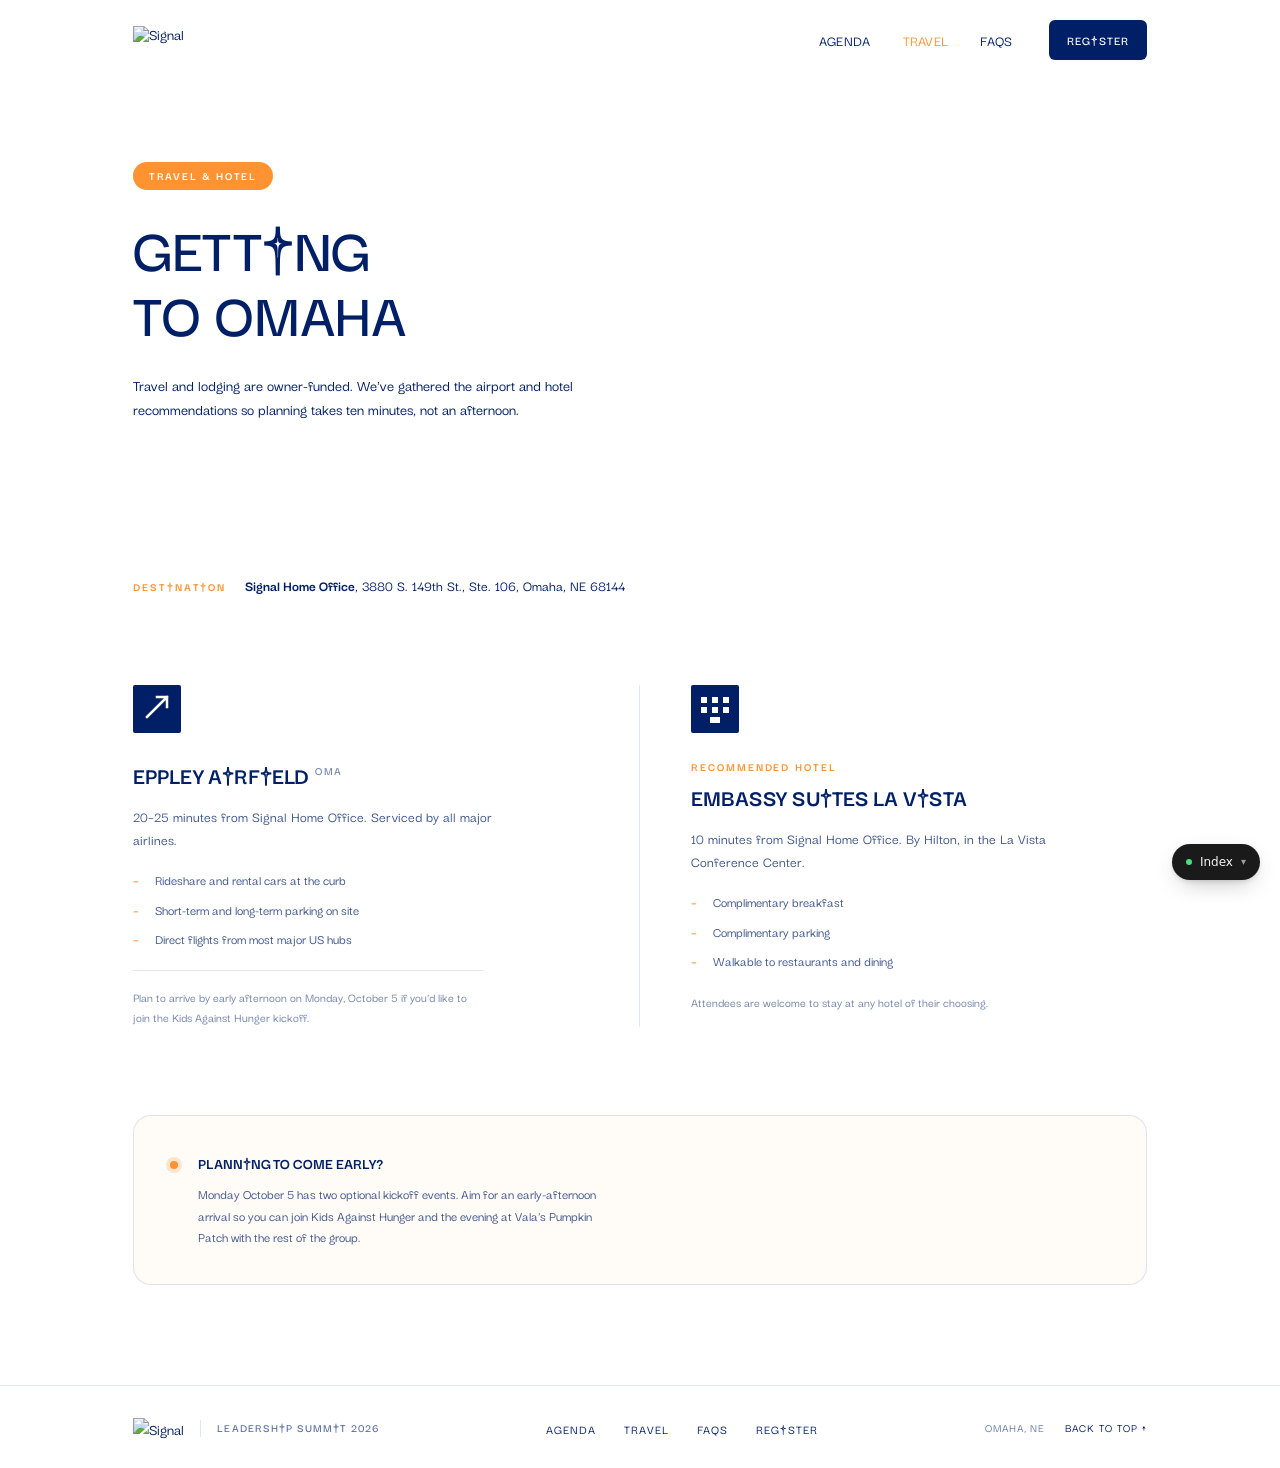
==== travel.html @ d97b240f "Initial commit -- Leadership Summit 2026 design variations Four variations of an internal microsite " ====
<!doctype html>
<html lang="en">
  <head>
    <meta charset="utf-8" />
    <meta name="viewport" content="width=device-width, initial-scale=1" />
    <title>Travel &amp; Hotel — Leadership Summit 2026</title>
    <link rel="stylesheet" href="css/shared.css" />
    <link rel="stylesheet" href="css/switcher.css" />
    <link rel="stylesheet" href="css/variation-1.css" />
  </head>
  <body class="v1" data-theme="light">
    <!-- ────── Top nav ────── -->
    <nav class="v1-nav" aria-label="Primary">
      <div class="v1-nav__inner">
        <a href="variation-1.html" class="v1-brand" aria-label="Signal — Leadership Summit 2026">
          <img src="assets/signal-logo.png" alt="Signal" class="v1-brand__logo" />
        </a>
        <div class="v1-nav__links">
          <a href="agenda.html" class="v1-nav__link">Agenda</a>
          <a href="travel.html" class="v1-nav__link" aria-current="page">Travel</a>
          <a href="variation-1.html#faqs" class="v1-nav__link">FAQs</a>
          <a href="variation-1.html#register" class="v1-nav__button">Register</a>
        </div>
      </div>
    </nav>

    <!-- ────── Hero ────── -->
    <section class="v1-page-hero" aria-label="Travel and hotel overview">
      <div class="v1-page-hero__inner">
        <span class="v1-page-hero__pill">Travel &amp; Hotel</span>
        <h1 class="v1-page-hero__title">Getting<br />to Omaha</h1>
        <p class="v1-page-hero__intro">
          Travel and lodging are owner-funded. We've gathered the airport and hotel recommendations so planning takes ten minutes, not an afternoon.
        </p>
      </div>
    </section>

    <!-- ────── Content ────── -->
    <div class="v1-page-content">
      <!-- Destination -->
      <div class="v1-prep__destination">
        <span class="v1-prep__destination-label">Destination</span>
        <p class="v1-prep__destination-value">
          <strong>Signal Home Office</strong>, 3880 S. 149th St., Ste. 106, Omaha, NE 68144
        </p>
      </div>

      <!-- Travel cards -->
      <div class="v1-prep__travel-grid">
        <article class="v1-travel-card">
          <div class="v1-travel-card__icon" aria-hidden="true">
            <svg viewBox="0 0 48 48" width="48" height="48" fill="none" class="v1-travel-card__icon-svg">
              <rect x="0" y="0" width="48" height="48" rx="2" class="v1-travel-card__icon-bg"/>
              <path d="M14 32 L34 12 M24 12 L34 12 L34 22" stroke-width="2.5" stroke-linecap="square" stroke-linejoin="miter" class="v1-travel-card__icon-mark"/>
            </svg>
          </div>
          <h2 class="v1-travel-card__title">
            Eppley Airfield<sup class="v1-travel-card__code">OMA</sup>
          </h2>
          <p class="v1-travel-card__desc">
            20–25 minutes from Signal Home Office. Serviced by all major airlines.
          </p>
          <ul class="v1-travel-card__list" role="list">
            <li>Rideshare and rental cars at the curb</li>
            <li>Short-term and long-term parking on site</li>
            <li>Direct flights from most major US hubs</li>
          </ul>
          <p class="v1-travel-card__note v1-travel-card__note--separated">
            Plan to arrive by early afternoon on Monday, October 5 if you'd like to join the Kids Against Hunger kickoff.
          </p>
        </article>

        <article class="v1-travel-card">
          <div class="v1-travel-card__icon" aria-hidden="true">
            <svg viewBox="0 0 48 48" width="48" height="48" fill="none" class="v1-travel-card__icon-svg">
              <rect x="0" y="0" width="48" height="48" rx="2" class="v1-travel-card__icon-bg"/>
              <rect x="10" y="12" width="6" height="6" class="v1-travel-card__icon-mark-fill"/>
              <rect x="21" y="12" width="6" height="6" class="v1-travel-card__icon-mark-fill"/>
              <rect x="32" y="12" width="6" height="6" class="v1-travel-card__icon-mark-fill"/>
              <rect x="10" y="22" width="6" height="6" class="v1-travel-card__icon-mark-fill"/>
              <rect x="21" y="22" width="6" height="6" class="v1-travel-card__icon-mark-fill"/>
              <rect x="32" y="22" width="6" height="6" class="v1-travel-card__icon-mark-fill"/>
              <rect x="19" y="32" width="10" height="6" class="v1-travel-card__icon-mark-fill"/>
            </svg>
          </div>
          <span class="v1-travel-card__type">Recommended hotel</span>
          <h2 class="v1-travel-card__title">Embassy Suites La Vista</h2>
          <p class="v1-travel-card__desc">
            10 minutes from Signal Home Office. By Hilton, in the La Vista Conference Center.
          </p>
          <ul class="v1-travel-card__list" role="list">
            <li>Complimentary breakfast</li>
            <li>Complimentary parking</li>
            <li>Walkable to restaurants and dining</li>
          </ul>
          <p class="v1-travel-card__note">
            Attendees are welcome to stay at any hotel of their choosing.
          </p>
        </article>
      </div>

      <!-- Planning callout -->
      <aside class="v1-callout">
        <span class="v1-callout__mark" aria-hidden="true"></span>
        <div>
          <h2 class="v1-callout__title">Planning to come early?</h2>
          <p class="v1-callout__desc">
            Monday October 5 has two optional kickoff events. Aim for an early-afternoon arrival so you can join Kids Against Hunger and the evening at Vala's Pumpkin Patch with the rest of the group.
          </p>
        </div>
      </aside>
    </div>

    <!-- ────── Footer ────── -->
    <footer class="v1-footer">
      <div class="v1-footer__inner">
        <div class="v1-footer__brand">
          <img src="assets/signal-logo.png" alt="Signal" class="v1-brand__logo v1-brand__logo--sm" />
          <span class="v1-footer__brand-sub">Leadership Summit 2026</span>
        </div>

        <nav class="v1-footer__links" aria-label="Footer">
          <a href="agenda.html" class="v1-footer__link">Agenda</a>
          <a href="travel.html" class="v1-footer__link">Travel</a>
          <a href="variation-1.html#faqs" class="v1-footer__link">FAQs</a>
          <a href="variation-1.html#register" class="v1-footer__link">Register</a>
        </nav>

        <div class="v1-footer__meta">
          <span>Omaha, NE</span>
          <a href="#top" class="v1-footer__back" data-back-to-top>Back to top ↑</a>
        </div>
      </div>
    </footer>

    <script src="js/variation-1.js"></script>
    <script src="js/switcher.js"></script>
  </body>
</html>
---- css/shared.css ----
@import url('https://fonts.googleapis.com/css2?family=Darker+Grotesque:wght@300;400;500;600;700;800;900&display=swap');

:root {
  --white: #ffffff;
  --blue: #0032a0;
  --blue-deep: #001f66;
  --blue-darker: #001847;
  --orange: #ff9332;

  --ink: var(--blue-deep);
  --field: var(--white);
  --accent: var(--orange);

  --ink-90: color-mix(in srgb, var(--blue-deep) 90%, transparent);
  --ink-70: color-mix(in srgb, var(--blue-deep) 70%, transparent);
  --ink-40: color-mix(in srgb, var(--blue-deep) 40%, transparent);
  --ink-15: color-mix(in srgb, var(--blue-deep) 15%, transparent);
  --ink-08: color-mix(in srgb, var(--blue-deep) 8%, transparent);

  --font-sans: 'Darker Grotesque', system-ui, -apple-system, sans-serif;

  --pad-x: clamp(24px, 5vw, 80px);
  --pad-y: clamp(20px, 3vw, 40px);

  /* V1 editorial layout tokens — container OUTER max; content = max − 2×padX */
  --container-max: 1440px;
  --container-pad-x: clamp(24px, 10.4vw, 150px);
  --section-pad-y: clamp(64px, 8.5vw, 120px);

  /* Dividers */
  --divider-light: color-mix(in srgb, var(--blue) 12%, transparent);
  --divider-dark: color-mix(in srgb, white 14%, transparent);

  /* On-dark text tokens */
  --ink-inverse: #ffffff;
  --ink-inverse-soft: color-mix(in srgb, white 70%, transparent);
  --ink-inverse-muted: color-mix(in srgb, white 45%, transparent);

  /* Radii */
  --radius-tile: 12px;
  --radius-button: 6px;
  --radius-pill: 999px;
  --radius-chip: 3px;
}

*,
*::before,
*::after {
  box-sizing: border-box;
}

html,
body {
  margin: 0;
  padding: 0;
}

html {
  background: var(--field);
  color: var(--ink);
  font-family: var(--font-sans);
  font-weight: 500;
  -webkit-font-smoothing: antialiased;
  -moz-osx-font-smoothing: grayscale;
  text-rendering: optimizeLegibility;
}

body {
  min-height: 100vh;
  font-size: 16px;
  line-height: 1.4;
}

img {
  display: block;
  max-width: 100%;
}

a {
  color: inherit;
  text-decoration: none;
}

button {
  font: inherit;
  color: inherit;
  background: none;
  border: 0;
  cursor: pointer;
}

::selection {
  background: var(--accent);
  color: var(--white);
}
---- css/switcher.css ----
.switcher {
  position: fixed;
  right: 20px;
  bottom: 20px;
  z-index: 9999;
  font-family: -apple-system, BlinkMacSystemFont, 'Segoe UI', system-ui, sans-serif;
  font-size: 12px;
  font-weight: 500;
  letter-spacing: 0.02em;
  color: #f5f5f5;
  user-select: none;
}

.switcher__pill {
  display: inline-flex;
  align-items: center;
  gap: 8px;
  height: 36px;
  padding: 0 14px;
  background: #1a1a1a;
  color: #f5f5f5;
  border-radius: 999px;
  box-shadow: 0 8px 24px -8px rgba(0, 0, 0, 0.3), 0 2px 6px -2px rgba(0, 0, 0, 0.2);
  transition: background 0.15s ease, transform 0.15s ease;
}

.switcher__pill:hover {
  background: #2a2a2a;
  transform: translateY(-1px);
}

.switcher__dot {
  width: 6px;
  height: 6px;
  border-radius: 50%;
  background: #4ade80;
}

.switcher__label {
  white-space: nowrap;
}

.switcher__caret {
  font-size: 10px;
  opacity: 0.6;
  transition: transform 0.2s ease;
}

.switcher[data-open='true'] .switcher__caret {
  transform: rotate(180deg);
}

.switcher__menu {
  position: absolute;
  right: 0;
  bottom: 48px;
  min-width: 200px;
  padding: 6px;
  background: #1a1a1a;
  border-radius: 14px;
  box-shadow: 0 16px 48px -8px rgba(0, 0, 0, 0.35), 0 4px 12px -4px rgba(0, 0, 0, 0.25);
  opacity: 0;
  transform: translateY(8px) scale(0.97);
  transform-origin: bottom right;
  pointer-events: none;
  transition: opacity 0.18s ease, transform 0.18s ease;
}

.switcher[data-open='true'] .switcher__menu {
  opacity: 1;
  transform: translateY(0) scale(1);
  pointer-events: auto;
}

.switcher__menu-header {
  display: flex;
  align-items: center;
  justify-content: space-between;
  padding: 8px 10px 6px;
  font-size: 10px;
  letter-spacing: 0.08em;
  text-transform: uppercase;
  color: #888;
}

.switcher__item {
  display: flex;
  align-items: center;
  justify-content: space-between;
  width: 100%;
  padding: 9px 10px;
  border-radius: 8px;
  color: #e5e5e5;
  transition: background 0.12s ease;
  text-align: left;
}

.switcher__item:hover {
  background: #2a2a2a;
}

.switcher__item[data-active='true'] {
  background: #2f2f2f;
  color: #ffffff;
}

.switcher__item-tag {
  font-size: 10px;
  letter-spacing: 0.06em;
  color: #888;
  font-variant-numeric: tabular-nums;
}

.switcher__item[data-active='true'] .switcher__item-tag {
  color: #4ade80;
}
---- css/variation-1.css ----
/* ─────────────────────────────────────────────────────────
   V1 — Editorial / Constellation
   White ↔ Signal Blue full-bleed sections, uppercase headings.
   Signal Orange used as a punctuation accent only.
   ───────────────────────────────────────────────────────── */

/* Typed scroll-driven bg progress — 0 = white, 1 = Signal Blue.
   JS updates this property; CSS color-mix in OKLCH paints the body in a
   perceptually uniform space, avoiding the muddy grey-blue intermediates
   you get from RGB lerping. */
@property --bg-progress {
  syntax: '<number>';
  initial-value: 0;
  inherits: false;
}

.v1 {
  /* Two-tier muted ramp used across all sections on light backgrounds */
  --muted-body: color-mix(in srgb, var(--blue-deep) 75%, white);
  --muted-tertiary: color-mix(in srgb, var(--blue-deep) 55%, white);

  --bg-progress: 0;
  background-color: color-mix(
    in oklch,
    var(--white),
    var(--blue) calc(var(--bg-progress) * 100%)
  );
  color: var(--blue-deep);
  overflow-x: hidden;
  font-feature-settings: 'ss01' on, 'cv11' on;
}

/* Fallback for browsers without color-mix or @property — solid bg per theme. */
@supports not (background-color: color-mix(in oklch, white, blue 50%)) {
  .v1 { background-color: var(--white); }
  .v1[data-theme='dark'] { background-color: var(--blue); }
}

/* Inverted theme — only used for nav styling. Body bg color is driven
   by JS interpolation; this attribute just flips chrome/text colors. */
.v1[data-theme='dark'] {
  color: var(--white);
}

.v1 strong, .v1 b { font-weight: 600; }

/* Keyboard focus — brand orange ring, never invisible */
.v1 a:focus-visible,
.v1 button:focus-visible {
  outline: 2px solid var(--orange);
  outline-offset: 3px;
  border-radius: 4px;
}

/* ─── Container — every section honors the same gutter ─── */
.v1-stage__inner,
.v1-experience__inner,
.v1-program__inner,
.v1-prep__inner,
.v1-faq__inner,
.v1-footer__inner,
.v1-nav__inner,
.v1-page-hero__inner,
.v1-page-content {
  max-width: var(--container-max);
  margin: 0 auto;
  padding-left: var(--container-pad-x);
  padding-right: var(--container-pad-x);
}

/* ─── Heading utility — all headings uppercase ─── */
.v1 h1, .v1 h2, .v1 h3, .v1 h4 {
  text-transform: uppercase;
  letter-spacing: -0.005em;
}

/* ─────────────────────────────────────────────────────────
   Top nav
   ───────────────────────────────────────────────────────── */

.v1-nav {
  position: fixed;
  top: 0;
  left: 0;
  right: 0;
  z-index: 50;
  background: color-mix(in srgb, currentColor 0%, transparent);
  transition: background 500ms ease;
}

.v1[data-theme='light'] .v1-nav,
.v1:not([data-theme]) .v1-nav {
  background: color-mix(in srgb, var(--white) 88%, transparent);
  backdrop-filter: saturate(180%) blur(10px);
  -webkit-backdrop-filter: saturate(180%) blur(10px);
}

.v1[data-theme='dark'] .v1-nav {
  background: color-mix(in srgb, var(--blue) 80%, transparent);
  backdrop-filter: saturate(180%) blur(10px);
  -webkit-backdrop-filter: saturate(180%) blur(10px);
}

.v1-nav__inner {
  height: 80px;
  display: flex;
  align-items: center;
  justify-content: space-between;
}

.v1-brand {
  display: inline-flex;
  align-items: center;
  gap: 12px;
  line-height: 1;
  color: currentColor;
}

.v1-brand__logo {
  display: block;
  height: 28px;
  width: auto;
  object-fit: contain;
  transition: filter 400ms ease;
}

/* On the dark blue field, lighten the orange logo slightly so it
   holds its presence; on white it stays the native brand orange. */
.v1[data-theme='dark'] .v1-brand__logo {
  filter: brightness(1.08) saturate(1.05);
}

.v1-brand__logo--sm { height: 22px; }

.v1-nav__links {
  display: flex;
  align-items: center;
  gap: 32px;
}

.v1-chip {
  display: inline-flex;
  align-items: center;
  height: 20px;
  padding: 0 8px;
  background: var(--orange);
  color: var(--white);
  border-radius: var(--radius-chip);
  font-size: 11px;
  font-weight: 700;
  letter-spacing: 0.08em;
  text-transform: uppercase;
  line-height: 1;
}

.v1-nav__link {
  font-size: 15px;
  font-weight: 500;
  color: currentColor;
  letter-spacing: 0.02em;
  text-transform: uppercase;
  transition: opacity 0.15s ease;
}

.v1-nav__link:hover { opacity: 0.7; }

.v1-nav__button {
  display: inline-flex;
  align-items: center;
  padding: 11px 18px;
  background: currentColor;
  border-radius: var(--radius-button);
  font-size: 13px;
  font-weight: 600;
  letter-spacing: 0.08em;
  text-transform: uppercase;
  transition: background 0.15s ease, opacity 0.15s ease;
  margin-left: 4px;
}

.v1[data-theme='dark'] .v1-nav__button {
  color: var(--blue);
  background: var(--white);
}

.v1:not([data-theme='dark']) .v1-nav__button {
  color: var(--white);
  background: var(--blue-deep);
}

.v1-nav__button:hover { background: var(--orange); color: var(--white); }

/* ─────────────────────────────────────────────────────────
   Stage (hero + scatter, scroll-driven)
   ───────────────────────────────────────────────────────── */

.v1-stage {
  position: relative;
  height: 280vh;
  background: transparent;
}

.v1-stage__sticky {
  position: sticky;
  top: 0;
  height: 100vh;
  overflow: hidden;
}

.v1-stage__inner {
  position: relative;
  height: 100%;
  width: 100%;
  max-width: none;
  padding-left: 0;
  padding-right: 0;
}

/* ─── Hero copy ─── */

.v1-hero {
  position: absolute;
  z-index: 5;
  top: clamp(220px, 32vh, 380px);
  left: 50%;
  --hero-shift: 0px;
  transform: translate(-50%, var(--hero-shift));
  width: 100%;
  max-width: var(--container-max);
  padding-left: var(--container-pad-x);
  padding-right: var(--container-pad-x);
  will-change: transform, opacity;
  /* Hero copy must always paint above the card layer regardless of any
     ambient stacking context inside the sticky stage. */
  isolation: isolate;
}

.v1-hero__pill {
  display: inline-flex;
  align-items: center;
  margin: 0 0 24px;
  padding: 8px 16px;
  background: var(--orange);
  color: var(--white);
  border-radius: var(--radius-pill);
  font-size: 12px;
  font-weight: 700;
  letter-spacing: 0.14em;
  text-transform: uppercase;
  line-height: 1;
}

.v1-hero__title {
  margin: 0;
  font-size: clamp(40px, 5vw, 72px);
  font-weight: 600;
  line-height: 1.02;
  letter-spacing: -0.02em;
  color: var(--blue-deep);
  max-width: 100%;
  text-transform: uppercase;
}

.v1-hero__sub-row {
  display: grid;
  grid-template-columns: minmax(0, 1.1fr) auto;
  align-items: end;
  gap: 48px;
  margin-top: 36px;
  will-change: opacity, transform;
}

.v1-hero__sub {
  margin: 0;
  max-width: 52ch;
  font-size: clamp(16px, 1.2vw, 18px);
  font-weight: 500;
  line-height: 1.45;
  color: var(--blue-deep);
}

.v1-hero__meta {
  display: flex;
  flex-direction: row;
  align-items: flex-start;
  gap: clamp(24px, 3vw, 48px);
  margin: 0;
  text-align: left;
}

.v1-hero__meta-row {
  display: flex;
  flex-direction: column;
  gap: 6px;
}

.v1-hero__meta-label {
  margin: 0;
  font-size: 12px;
  font-weight: 700;
  letter-spacing: 0.16em;
  text-transform: uppercase;
  color: var(--orange);
  line-height: 1;
}

.v1-hero__meta-value {
  margin: 0;
  font-size: 15px;
  font-weight: 600;
  letter-spacing: 0.02em;
  text-transform: uppercase;
  color: var(--blue-deep);
  line-height: 1.4;
}

/* ─── Image cards row + scatter ─── */

.v1-cards {
  position: absolute;
  z-index: 1;
  inset: 0;
  pointer-events: none;
}

.v1-card {
  position: absolute;
  /* width + height set per-card by JS — card 5 is wider than cards 1–4 */
  border-radius: var(--radius-tile);
  overflow: hidden;
  background: color-mix(in srgb, var(--blue) 6%, var(--white));
  will-change: transform, opacity, left, top;
}

.v1-card__media {
  position: absolute;
  inset: 0;
  background-size: cover;
  background-position: center;
  background-repeat: no-repeat;
}

/* ─── Centered thesis copy (inside the constellation) ─── */

.v1-thesis {
  position: absolute;
  z-index: 3;
  top: 50%;
  left: 50%;
  width: min(480px, 68vw);
  transform: translate(-50%, -50%);
  text-align: center;
  opacity: 0;
  will-change: opacity, transform;
  pointer-events: none;
}

.v1-thesis__text {
  margin: 0;
  font-size: clamp(17px, 1.4vw, 22px);
  font-weight: 500;
  line-height: 1.4;
  color: var(--blue-deep);
  text-transform: uppercase;
  letter-spacing: -0.005em;
}

/* ─────────────────────────────────────────────────────────
   Section 2 — Experience (Signal Blue, on themed body)
   ───────────────────────────────────────────────────────── */

.v1-experience {
  background: transparent;
  color: var(--white);
  padding-top: clamp(120px, 16vh, 220px);
  padding-bottom: clamp(72px, 8vw, 96px);
}

.v1-experience__inner { display: flex; flex-direction: column; }

.v1-experience__top {
  display: grid;
  grid-template-columns: minmax(0, 1.4fr) minmax(0, 1fr);
  gap: clamp(40px, 6vw, 120px);
  align-items: start;
  margin-bottom: clamp(56px, 7vw, 96px);
}

.v1-experience__title {
  margin: 0;
  font-size: clamp(32px, 3.2vw, 48px);
  font-weight: 600;
  line-height: 1.05;
  letter-spacing: -0.02em;
  color: var(--white);
}

.v1-experience__title em { font-style: normal; color: var(--orange); }

.v1-experience__intro {
  margin: 0;
  max-width: 380px;
  font-size: clamp(16px, 1.2vw, 18px);
  font-weight: 500;
  line-height: 1.45;
  color: var(--ink-inverse-soft);
  justify-self: end;
}

/* ─── Video tile ─── */

.v1-video {
  position: relative;
  aspect-ratio: 16 / 9;
  width: 100%;
  max-width: 1100px;
  margin: 0 auto;
  background: color-mix(in srgb, white 4%, var(--blue));
  border-radius: var(--radius-tile);
  border: 1px solid color-mix(in srgb, white 8%, transparent);
  overflow: hidden;
}

.v1-video__media {
  position: absolute;
  inset: 0;
  width: 100%;
  height: 100%;
  object-fit: cover;
  display: block;
  background: var(--blue-darker);
}

.v1-video__toggle {
  position: absolute;
  top: 50%;
  left: 50%;
  z-index: 3;
  display: grid;
  place-items: center;
  width: 68px;
  height: 68px;
  padding: 0;
  border: 0;
  border-radius: 50%;
  background: color-mix(in srgb, var(--white) 90%, transparent);
  color: var(--blue-deep);
  cursor: pointer;
  opacity: 0;
  transform: translate(-50%, -50%) scale(0.92);
  transition: opacity 220ms ease, transform 220ms ease, background 160ms ease;
  pointer-events: none;
}

.v1-video:hover .v1-video__toggle,
.v1-video__toggle:focus-visible {
  opacity: 1;
  transform: translate(-50%, -50%) scale(1);
  pointer-events: auto;
}

.v1-video__toggle:hover {
  background: var(--white);
}

.v1-video__icon {
  display: none;
}

.v1-video__toggle[data-state='playing'] .v1-video__icon--pause { display: block; }
.v1-video__toggle[data-state='paused']  .v1-video__icon--play  { display: block; }

.v1-video__caption {
  position: absolute;
  top: 20px;
  left: 24px;
  z-index: 2;
  display: inline-flex;
  align-items: center;
  gap: 8px;
  font-size: 11px;
  font-weight: 600;
  letter-spacing: 0.14em;
  text-transform: uppercase;
  color: var(--ink-inverse-soft);
}

.v1-video__caption::before {
  content: '';
  width: 6px;
  height: 6px;
  border-radius: 50%;
  background: var(--orange);
  box-shadow: 0 0 0 3px color-mix(in srgb, var(--orange) 25%, transparent);
  animation: v1-pulse 2s ease-in-out infinite;
}

@keyframes v1-pulse {
  0%, 100% { opacity: 1; }
  50% { opacity: 0.45; }
}

.v1-experience__features {
  display: grid;
  grid-template-columns: repeat(3, 1fr);
  margin-top: clamp(56px, 7vw, 96px);
}

.v1-feature {
  padding: 0 32px;
  border-right: 1px solid var(--divider-dark);
}

.v1-feature:first-child { padding-left: 0; }
.v1-feature:last-child { padding-right: 0; border-right: 0; }

.v1-feature__title {
  margin: 0 0 8px;
  font-size: 16px;
  font-weight: 700;
  letter-spacing: 0.04em;
  text-transform: uppercase;
  color: var(--white);
}

.v1-feature__desc {
  margin: 0;
  font-size: 15px;
  font-weight: 500;
  line-height: 1.5;
  color: var(--ink-inverse-soft);
  max-width: 30ch;
  text-transform: none;
}

/* ─────────────────────────────────────────────────────────
   Section 3 — Program (still on Signal Blue)
   ───────────────────────────────────────────────────────── */

.v1-program {
  background: transparent;
  color: var(--white);
  padding-top: clamp(72px, 8vw, 100px);
  padding-bottom: clamp(120px, 16vh, 220px);
}

.v1-program__head {
  margin-bottom: clamp(56px, 7vw, 96px);
  max-width: 820px;
}

.v1-program__title {
  margin: 0;
  font-size: clamp(40px, 4.2vw, 64px);
  font-weight: 600;
  line-height: 1.02;
  letter-spacing: -0.025em;
  color: var(--white);
}

.v1-program__intro {
  margin: 24px 0 0;
  font-size: clamp(17px, 1.3vw, 20px);
  font-weight: 500;
  line-height: 1.5;
  color: var(--ink-inverse-soft);
  max-width: 540px;
  text-transform: none;
}

.v1-program__body {
  display: grid;
  grid-template-columns: minmax(0, 0.95fr) minmax(0, 1.1fr);
  gap: clamp(40px, 5vw, 80px);
  align-items: stretch;
}

/* Single visual tile on the left — real summit photo + dark scrim,
   date overlay sits on top. */
.v1-program__visual {
  position: relative;
  display: flex;
  flex-direction: column;
  justify-content: flex-end;
  gap: 18px;
  padding: clamp(32px, 4vw, 56px);
  border-radius: var(--radius-tile);
  background: var(--blue-darker);
  color: var(--white);
  min-height: 100%;
  overflow: hidden;
  isolation: isolate;
}

.v1-program__visual-image {
  position: absolute;
  inset: 0;
  width: 100%;
  height: 100%;
  object-fit: cover;
  z-index: 0;
}

/* Dark blue scrim + bottom-left vignette for text legibility */
.v1-program__visual-overlay {
  position: absolute;
  inset: 0;
  z-index: 1;
  background:
    linear-gradient(180deg,
      color-mix(in srgb, var(--blue-darker) 35%, transparent) 0%,
      color-mix(in srgb, var(--blue-darker) 75%, transparent) 60%,
      color-mix(in srgb, var(--blue-darker) 92%, transparent) 100%),
    radial-gradient(80% 70% at 20% 90%,
      color-mix(in srgb, var(--orange) 14%, transparent) 0%,
      transparent 100%);
}

.v1-program__visual > *:not(.v1-program__visual-image):not(.v1-program__visual-overlay) {
  position: relative;
  z-index: 2;
}

.v1-program__visual-tag {
  position: relative;
  display: inline-flex;
  align-items: center;
  align-self: flex-start;
  padding: 7px 13px;
  background: var(--orange);
  color: var(--white);
  border-radius: var(--radius-pill);
  font-size: 12px;
  font-weight: 700;
  letter-spacing: 0.14em;
  text-transform: uppercase;
  line-height: 1;
  margin-bottom: auto;
}

.v1-program__visual-dates {
  position: relative;
  display: flex;
  align-items: baseline;
  gap: 18px;
  flex-wrap: wrap;
}

.v1-program__visual-date {
  font-size: clamp(40px, 4.8vw, 72px);
  font-weight: 700;
  line-height: 0.95;
  letter-spacing: -0.025em;
  text-transform: uppercase;
  color: var(--white);
}

.v1-program__visual-dash {
  font-size: clamp(28px, 3.2vw, 44px);
  font-weight: 500;
  color: var(--orange);
  line-height: 1;
}

.v1-program__visual-meta {
  position: relative;
  margin: 0;
  font-size: 14px;
  font-weight: 600;
  letter-spacing: 0.14em;
  text-transform: uppercase;
  color: var(--ink-inverse-soft);
}

/* Day list on the right */
.v1-program__list {
  list-style: none;
  margin: 0;
  padding: 0;
  display: flex;
  flex-direction: column;
}

.v1-day {
  padding: clamp(22px, 2.6vw, 32px) 0;
  border-top: 1px solid var(--divider-dark);
  display: flex;
  flex-direction: column;
  gap: 12px;
}

.v1-day:first-child { padding-top: 0; border-top: 0; }
.v1-day:last-child { padding-bottom: 0; }

.v1-day__head {
  display: flex;
  align-items: baseline;
  justify-content: space-between;
  gap: 16px;
  flex-wrap: wrap;
}

.v1-day__num {
  font-size: 14px;
  font-weight: 700;
  letter-spacing: 0.14em;
  text-transform: uppercase;
  color: var(--orange);
}

.v1-day__tag {
  font-size: 13px;
  font-weight: 500;
  letter-spacing: 0.12em;
  text-transform: uppercase;
  color: var(--ink-inverse-muted);
}

.v1-day__title {
  margin: 0;
  font-size: clamp(20px, 1.9vw, 26px);
  font-weight: 700;
  line-height: 1.15;
  letter-spacing: 0.01em;
  text-transform: uppercase;
  color: var(--white);
}

.v1-day__desc {
  margin: 0;
  max-width: 60ch;
  font-size: clamp(15px, 1.1vw, 17px);
  font-weight: 500;
  line-height: 1.55;
  color: var(--ink-inverse-soft);
  text-transform: none;
}

/* ─────────────────────────────────────────────────────────
   Section 4 — Prep (merged: takeaways + travel)
   ───────────────────────────────────────────────────────── */

.v1-prep {
  background: var(--white);
  color: var(--blue-deep);
  padding-top: var(--section-pad-y);
  padding-bottom: clamp(72px, 8vw, 100px);
}

.v1-prep__head {
  margin-bottom: clamp(56px, 7vw, 96px);
}

.v1-prep__title {
  margin: 0 0 20px;
  font-size: clamp(32px, 3.2vw, 48px);
  font-weight: 600;
  line-height: 1.05;
  letter-spacing: -0.015em;
  color: var(--blue-deep);
}

.v1-prep__intro {
  margin: 0;
  font-size: clamp(15px, 1.1vw, 17px);
  font-weight: 500;
  line-height: 1.5;
  color: var(--muted-body);
  max-width: 56ch;
  text-transform: none;
}

.v1-prep__destination {
  display: flex;
  align-items: baseline;
  gap: clamp(16px, 1.5vw, 28px);
  margin-top: clamp(24px, 3vw, 40px);
  padding-top: clamp(20px, 2vw, 28px);
  border-top: 1px solid var(--divider-light);
}

.v1-prep__destination-label {
  flex: 0 0 auto;
  font-size: 12px;
  font-weight: 700;
  letter-spacing: 0.16em;
  text-transform: uppercase;
  color: var(--orange);
  line-height: 1.4;
}

.v1-prep__destination-value {
  margin: 0;
  font-size: 15px;
  font-weight: 500;
  line-height: 1.5;
  color: var(--blue-deep);
  max-width: 60ch;
  text-transform: none;
}

.v1-prep__destination-value strong {
  font-weight: 700;
}

.v1-prep__travel-grid {
  display: grid;
  grid-template-columns: repeat(2, 1fr);
  align-items: stretch;
}

.v1-travel-card {
  display: flex;
  flex-direction: column;
  padding: 0 clamp(32px, 4vw, 64px) 0 0;
  border-right: 1px solid var(--divider-light);
}

.v1-travel-card:first-child {
  padding-left: 0;
}

.v1-travel-card:last-child {
  border-right: 0;
  padding-right: 0;
  padding-left: clamp(32px, 4vw, 64px);
}

.v1-travel-card__icon {
  display: inline-flex;
  align-items: center;
  justify-content: center;
  width: 48px;
  height: 48px;
  margin: 0 0 28px;
  flex-shrink: 0;
}

.v1-travel-card__icon-svg { display: block; }
.v1-travel-card__icon-bg { fill: var(--blue-deep); }
.v1-travel-card__icon-mark { stroke: var(--white); fill: none; }
.v1-travel-card__icon-mark-fill { fill: var(--white); }

.v1-travel-card__type {
  display: inline-block;
  margin: 0 0 10px;
  font-size: 12px;
  font-weight: 700;
  letter-spacing: 0.16em;
  text-transform: uppercase;
  color: var(--orange);
  line-height: 1;
}

.v1-travel-card__title {
  margin: 0 0 16px;
  font-size: clamp(20px, 1.9vw, 26px);
  font-weight: 700;
  line-height: 1.15;
  letter-spacing: 0;
  color: var(--blue-deep);
  text-transform: uppercase;
}

.v1-travel-card__code {
  /* <sup> with explicit micro typography. vertical-align: super lets the
     browser place it at the standard superscript position based on the
     font's metrics — no magic offset. */
  display: inline;
  margin-left: 6px;
  font-size: 0.5em;
  font-weight: 600;
  letter-spacing: 0.12em;
  color: var(--muted-tertiary);
  vertical-align: super;
}

.v1-travel-card__desc {
  margin: 0 0 18px;
  max-width: 50ch;
  font-size: clamp(15px, 1.1vw, 17px);
  font-weight: 500;
  line-height: 1.55;
  color: var(--muted-body);
  text-transform: none;
}

.v1-travel-card__list {
  margin: 0 0 20px;
  padding: 0;
  list-style: none;
  display: flex;
  flex-direction: column;
  gap: 8px;
  max-width: 50ch;
}

/* En-dash bullet — sits on baseline naturally, no transform magic */
.v1-travel-card__list li {
  font-size: clamp(14px, 1vw, 15px);
  font-weight: 500;
  line-height: 1.55;
  color: var(--muted-body);
  padding-left: 22px;
  position: relative;
  text-transform: none;
}

.v1-travel-card__list li::before {
  content: '–';
  position: absolute;
  left: 0;
  top: 0;
  color: var(--orange);
  font-weight: 700;
}

.v1-travel-card__note {
  margin: 0;
  max-width: 50ch;
  font-size: clamp(13px, 0.95vw, 14px);
  font-weight: 500;
  line-height: 1.55;
  color: var(--muted-tertiary);
  text-transform: none;
}

/* The "separated" variant of note — sits on its own with a top divider.
   Used when the note carries different intent from the card's main info
   (e.g., a kickoff-event instruction vs. a usage disclaimer). */
.v1-travel-card__note--separated {
  margin-top: auto;
  padding-top: 16px;
  border-top: 1px solid var(--divider-light);
}

/* ─────────────────────────────────────────────────────────
   Section 6 — FAQ
   ───────────────────────────────────────────────────────── */

.v1-faq {
  background: var(--white);
  color: var(--blue-deep);
  padding-top: clamp(48px, 6vw, 80px);
  padding-bottom: clamp(72px, 8vw, 100px);
}

.v1-faq__head {
  display: grid;
  grid-template-columns: minmax(0, 1.4fr) minmax(0, 1fr);
  gap: clamp(32px, 4vw, 80px);
  align-items: end;
  margin-bottom: clamp(40px, 5vw, 64px);
}

.v1-faq__title {
  margin: 0;
  font-size: clamp(32px, 3.2vw, 48px);
  font-weight: 600;
  line-height: 1.05;
  letter-spacing: -0.02em;
  color: var(--blue-deep);
}

.v1-faq__lede {
  margin: 0;
  font-size: clamp(15px, 1.05vw, 16px);
  font-weight: 500;
  line-height: 1.5;
  color: color-mix(in srgb, var(--blue-deep) 70%, white);
  max-width: 360px;
  justify-self: end;
  text-transform: none;
}

.v1-faq__list {
  border-top: 1px solid var(--divider-light);
}

.v1-faq__item {
  border-bottom: 1px solid var(--divider-light);
}

.v1-faq__q {
  display: flex;
  align-items: center;
  justify-content: space-between;
  gap: 24px;
  width: 100%;
  padding: 26px 8px 26px 0;
  background: none;
  border: 0;
  cursor: pointer;
  text-align: left;
  color: var(--blue-deep);
  font-size: clamp(17px, 1.4vw, 21px);
  font-weight: 700;
  letter-spacing: 0.02em;
  text-transform: uppercase;
  line-height: 1.2;
  transition: color 0.2s ease;
}

.v1-faq__q:hover { color: var(--orange); }

.v1-faq__icon {
  flex: 0 0 auto;
  width: 32px;
  height: 32px;
  display: grid;
  place-items: center;
  border-radius: 50%;
  border: 1px solid var(--divider-light);
  color: var(--blue-deep);
  position: relative;
  transition: background 0.2s ease, border-color 0.2s ease, transform 0.3s ease;
}

.v1-faq__icon::before,
.v1-faq__icon::after {
  content: '';
  position: absolute;
  top: 50%;
  left: 50%;
  background: currentColor;
  border-radius: 1px;
}

.v1-faq__icon::before {
  width: 12px;
  height: 2px;
  transform: translate(-50%, -50%);
}
.v1-faq__icon::after {
  width: 2px;
  height: 12px;
  transform: translate(-50%, -50%);
  transition: transform 0.3s ease;
}

.v1-faq__item[data-open='true'] .v1-faq__icon {
  background: var(--blue-deep);
  border-color: var(--blue-deep);
  color: var(--white);
}

.v1-faq__item[data-open='true'] .v1-faq__icon::after {
  transform: translate(-50%, -50%) scaleY(0);
}

.v1-faq__a {
  max-height: 0;
  overflow: hidden;
  opacity: 0;
  transition: max-height 0.4s ease, opacity 0.3s ease, padding 0.3s ease;
}

.v1-faq__item[data-open='true'] .v1-faq__a {
  max-height: 320px;
  opacity: 1;
  padding-bottom: 26px;
}

.v1-faq__a-text {
  margin: 0;
  max-width: 60ch;
  font-size: clamp(15px, 1.05vw, 16px);
  font-weight: 500;
  line-height: 1.6;
  color: color-mix(in srgb, var(--blue-deep) 78%, white);
  text-transform: none;
}

.v1-faq__register {
  display: flex;
  align-items: center;
  justify-content: space-between;
  gap: 24px;
  margin-top: clamp(40px, 5vw, 64px);
  padding: clamp(20px, 2vw, 28px) clamp(20px, 2vw, 28px);
  border: 1px solid var(--divider-light);
  border-radius: var(--radius-tile);
  background: color-mix(in srgb, var(--orange) 6%, var(--white));
  flex-wrap: wrap;
}

.v1-faq__register-text {
  margin: 0;
  font-size: clamp(17px, 1.4vw, 21px);
  font-weight: 700;
  letter-spacing: 0.02em;
  text-transform: uppercase;
  color: var(--blue-deep);
}

.v1-faq__register-cta {
  display: inline-flex;
  align-items: center;
  padding: 12px 22px;
  background: var(--blue-deep);
  color: var(--white);
  border-radius: var(--radius-pill);
  font-size: 13px;
  font-weight: 600;
  letter-spacing: 0.08em;
  text-transform: uppercase;
  transition: background 0.15s ease;
}

.v1-faq__register-cta:hover { background: var(--orange); }

/* ─────────────────────────────────────────────────────────
   Section 6 — Footer (compact)
   ───────────────────────────────────────────────────────── */

.v1-footer {
  background: var(--white);
  color: var(--blue-deep);
  padding-top: 32px;
  padding-bottom: 28px;
  border-top: 1px solid var(--divider-light);
}

.v1-footer__inner {
  display: flex;
  align-items: center;
  justify-content: space-between;
  gap: 32px;
  flex-wrap: wrap;
}

.v1-footer__brand {
  display: inline-flex;
  align-items: center;
  gap: 16px;
  color: var(--blue-deep);
}

.v1-footer__brand-sub {
  font-size: 12px;
  font-weight: 600;
  letter-spacing: 0.1em;
  text-transform: uppercase;
  color: color-mix(in srgb, var(--blue-deep) 65%, white);
  padding-left: 16px;
  border-left: 1px solid var(--divider-light);
  line-height: 1.4;
}

.v1-footer__links {
  display: flex;
  align-items: center;
  gap: 28px;
  font-size: 13px;
  font-weight: 500;
  letter-spacing: 0.08em;
  text-transform: uppercase;
}

.v1-footer__link {
  color: var(--blue-deep);
  transition: color 0.15s ease;
}

.v1-footer__link:hover { color: var(--orange); }

.v1-footer__meta {
  display: inline-flex;
  align-items: center;
  gap: 20px;
  font-size: 12px;
  font-weight: 500;
  letter-spacing: 0.08em;
  text-transform: uppercase;
  color: color-mix(in srgb, var(--blue-deep) 60%, white);
}

.v1-footer__back {
  color: var(--blue-deep);
  transition: color 0.15s ease;
}

.v1-footer__back:hover { color: var(--orange); }

/* ─────────────────────────────────────────────────────────
   Responsive
   ───────────────────────────────────────────────────────── */

@media (max-width: 960px) {
  .v1-experience__top,
  .v1-faq__head,
  .v1-prep__head {
    grid-template-columns: 1fr;
    gap: 24px;
  }

  .v1-experience__intro,
  .v1-faq__lede,
  .v1-prep__intro {
    justify-self: start;
    max-width: 100%;
  }

  .v1-program-card {
    grid-template-columns: 1fr;
    gap: 16px;
  }
  .v1-program-card__media { min-height: 160px; aspect-ratio: 16 / 10; }

  .v1-prep__travel-grid {
    grid-template-columns: 1fr;
    gap: 0;
  }

  .v1-travel-card {
    border-right: 0;
    border-bottom: 1px solid var(--divider-light);
    padding: 28px 0;
  }

  .v1-travel-card:first-child { padding-top: 0; }
  .v1-travel-card:last-child {
    border-bottom: 0;
    padding-bottom: 0;
    padding-left: 0;
  }

  .v1-faq__register {
    flex-direction: column;
    align-items: flex-start;
    gap: 18px;
  }

  .v1-experience__features {
    grid-template-columns: 1fr;
  }

  .v1-feature {
    border-right: 0;
    border-bottom: 1px solid var(--divider-dark);
    padding: 28px 0;
  }

  .v1-feature:last-child { border-bottom: 0; }

  .v1-hero__sub-row {
    grid-template-columns: 1fr;
    gap: 28px;
  }

  .v1-footer__inner {
    flex-direction: column;
    align-items: flex-start;
    gap: 18px;
  }
}

@media (max-width: 720px) {
  .v1-nav__links { gap: 14px; }
  .v1-nav__link { display: none; }
}

/* ─────────────────────────────────────────────────────────
   Reduced motion — disable scatter, scroll-driven motion,
   pulse, and animated transitions. Keep colors and layout.
   ───────────────────────────────────────────────────────── */

@media (prefers-reduced-motion: reduce) {
  .v1 *,
  .v1 *::before,
  .v1 *::after {
    animation-duration: 0.001ms !important;
    animation-iteration-count: 1 !important;
    transition-duration: 0.001ms !important;
  }

  .v1-card { transition: none; }
  .v1-thesis { opacity: 1 !important; }
  .v1-video__caption::before { animation: none !important; }
}

/* ─────────────────────────────────────────────────────────
   Inner-page hero — used by agenda.html, travel.html.
   Simpler than .v1-stage (no scatter, no sticky), but keeps
   the same gutter, type scale, and pill+title+intro rhythm.
   ───────────────────────────────────────────────────────── */

.v1-page-hero {
  background: var(--white);
  color: var(--blue-deep);
  padding-top: clamp(140px, 18vh, 220px);
  padding-bottom: clamp(56px, 7vw, 96px);
}

.v1-page-hero__pill {
  display: inline-flex;
  align-items: center;
  margin: 0 0 24px;
  padding: 8px 16px;
  background: var(--orange);
  color: var(--white);
  border-radius: var(--radius-pill);
  font-size: 12px;
  font-weight: 700;
  letter-spacing: 0.14em;
  text-transform: uppercase;
  line-height: 1;
}

.v1-page-hero__title {
  margin: 0;
  font-size: clamp(40px, 5vw, 72px);
  font-weight: 600;
  line-height: 1.02;
  letter-spacing: -0.02em;
  color: var(--blue-deep);
  text-transform: uppercase;
}

.v1-page-hero__intro {
  margin: 28px 0 0;
  max-width: 56ch;
  font-size: clamp(16px, 1.2vw, 18px);
  font-weight: 500;
  line-height: 1.5;
  color: var(--blue-deep);
}

/* Inner-page content container — gutter, top/bottom padding, and flex
   gap between sections. Direct child of body on agenda / travel pages. */
.v1-page-content {
  display: flex;
  flex-direction: column;
  gap: clamp(56px, 7vw, 88px);
  padding-top: clamp(40px, 5vw, 64px);
  padding-bottom: clamp(72px, 8vw, 100px);
  background: var(--white);
  color: var(--blue-deep);
}

/* Destination + travel-grid styles were authored as in-section blocks
   (sitting below an intro inside .v1-prep__head). When used directly
   as top-level page content, neutralize their head-anchored treatment. */
.v1-page-content > .v1-prep__destination {
  margin-top: 0;
  padding-top: 0;
  border-top: 0;
}

/* Active nav state — when on the page the link points to */
.v1-nav__link[aria-current='page'] {
  color: var(--orange);
  pointer-events: none;
}

/* ─────────────────────────────────────────────────────────
   Schedule — agenda page day blocks. Each row is a day.
   Stretches the full container; day number on the left,
   content on the right, with a hairline rule beneath.
   ───────────────────────────────────────────────────────── */

.v1-schedule {
  display: flex;
  flex-direction: column;
}

.v1-schedule__day {
  display: grid;
  grid-template-columns: minmax(0, 200px) minmax(0, 1fr) minmax(0, 280px);
  gap: clamp(28px, 3.5vw, 56px);
  align-items: start;
  padding: clamp(28px, 3vw, 40px) 0;
  border-top: 1px solid var(--divider-light);
}

.v1-schedule__day:last-child { border-bottom: 1px solid var(--divider-light); }

.v1-schedule__media {
  margin: 0;
  width: 100%;
  aspect-ratio: 4 / 5;
  border-radius: var(--radius-tile);
  overflow: hidden;
  background: color-mix(in srgb, var(--blue-deep) 6%, var(--white));
}

.v1-schedule__media img {
  display: block;
  width: 100%;
  height: 100%;
  object-fit: cover;
  transition: transform 600ms cubic-bezier(0.22, 1, 0.36, 1);
}

.v1-schedule__day:hover .v1-schedule__media img { transform: scale(1.03); }

.v1-schedule__date {
  display: flex;
  flex-direction: column;
  gap: 8px;
}

.v1-schedule__date-num {
  font-size: clamp(36px, 4vw, 56px);
  font-weight: 700;
  line-height: 1;
  letter-spacing: -0.02em;
  color: var(--blue-deep);
}

.v1-schedule__date-meta {
  font-size: 12px;
  font-weight: 700;
  letter-spacing: 0.16em;
  text-transform: uppercase;
  color: var(--orange);
  line-height: 1;
}

.v1-schedule__date--optional .v1-schedule__date-num {
  color: color-mix(in srgb, var(--blue-deep) 55%, white);
}

.v1-schedule__content {
  display: flex;
  flex-direction: column;
  gap: 16px;
}

.v1-schedule__title {
  margin: 0;
  font-size: clamp(20px, 1.9vw, 26px);
  font-weight: 700;
  line-height: 1.15;
  color: var(--blue-deep);
  text-transform: uppercase;
}

.v1-schedule__desc {
  margin: 0;
  max-width: 60ch;
  font-size: clamp(15px, 1.1vw, 17px);
  font-weight: 500;
  line-height: 1.55;
  color: color-mix(in srgb, var(--blue-deep) 75%, white);
}

.v1-schedule__list {
  margin: 4px 0 0;
  padding: 0;
  list-style: none;
  display: flex;
  flex-direction: column;
  gap: 8px;
  max-width: 60ch;
}

.v1-schedule__list li {
  position: relative;
  padding-left: 22px;
  font-size: clamp(14px, 1vw, 15px);
  font-weight: 500;
  line-height: 1.55;
  color: color-mix(in srgb, var(--blue-deep) 75%, white);
}

.v1-schedule__list li::before {
  content: '–';
  position: absolute;
  left: 0;
  top: 0;
  color: var(--orange);
  font-weight: 700;
}

/* "Coming soon" / status callout */
.v1-callout {
  display: flex;
  align-items: flex-start;
  gap: 20px;
  padding: clamp(24px, 3vw, 36px);
  border: 1px solid var(--divider-light);
  border-radius: 18px;
  background: color-mix(in srgb, var(--orange) 4%, var(--white));
}

.v1-callout__mark {
  flex: 0 0 auto;
  width: 8px;
  height: 8px;
  margin-top: 9px;
  border-radius: 50%;
  background: var(--orange);
  box-shadow: 0 0 0 4px color-mix(in srgb, var(--orange) 22%, transparent);
  animation: v1-pulse 2.4s ease-in-out infinite;
}

.v1-callout__title {
  margin: 0 0 8px;
  font-size: clamp(16px, 1.2vw, 18px);
  font-weight: 700;
  letter-spacing: 0.06em;
  text-transform: uppercase;
  color: var(--blue-deep);
}

.v1-callout__desc {
  margin: 0;
  max-width: 60ch;
  font-size: clamp(14px, 1vw, 15px);
  font-weight: 500;
  line-height: 1.55;
  color: color-mix(in srgb, var(--blue-deep) 75%, white);
}

/* Responsive */
@media (max-width: 960px) {
  .v1-schedule__day {
    grid-template-columns: minmax(0, 200px) minmax(0, 1fr);
    gap: clamp(24px, 3vw, 40px);
  }
  .v1-schedule__media {
    grid-column: 1 / -1;
    aspect-ratio: 16 / 9;
    max-width: 480px;
  }
}

@media (max-width: 720px) {
  .v1-schedule__day { grid-template-columns: 1fr; gap: 16px; }
  .v1-schedule__media { aspect-ratio: 16 / 9; max-width: 100%; }
  .v1-page-hero__pill { font-size: 11px; padding: 7px 12px; }
}

/* ─────────────────────────────────────────────────────────
   Register page — block components specific to register.html
   ───────────────────────────────────────────────────────── */

.v1-includes {
  display: grid;
  grid-template-columns: minmax(0, 0.8fr) minmax(0, 1.2fr);
  gap: clamp(32px, 4vw, 64px);
  align-items: start;
  padding: clamp(32px, 4vw, 56px) 0;
  border-top: 1px solid var(--divider-light);
  border-bottom: 1px solid var(--divider-light);
}

.v1-includes__label {
  display: flex;
  flex-direction: column;
  gap: 8px;
}

.v1-includes__eyebrow {
  font-size: 12px;
  font-weight: 700;
  letter-spacing: 0.16em;
  text-transform: uppercase;
  color: var(--orange);
  line-height: 1;
}

.v1-includes__title {
  margin: 0;
  font-size: clamp(20px, 1.9vw, 26px);
  font-weight: 700;
  letter-spacing: 0;
  line-height: 1.15;
  color: var(--blue-deep);
  text-transform: uppercase;
}

.v1-includes__list {
  margin: 0;
  padding: 0;
  list-style: none;
  display: flex;
  flex-direction: column;
  gap: 14px;
  max-width: 60ch;
}

.v1-includes__list li {
  position: relative;
  padding-left: 28px;
  font-size: clamp(15px, 1.1vw, 17px);
  font-weight: 500;
  line-height: 1.55;
  color: var(--blue-deep);
}

.v1-includes__list li::before {
  content: '–';
  position: absolute;
  left: 0;
  top: 0;
  color: var(--orange);
  font-weight: 700;
}

/* Big closing CTA — typographic, not a flat button card */
.v1-register-cta {
  display: flex;
  flex-direction: column;
  gap: clamp(20px, 2.4vw, 32px);
  padding: clamp(40px, 5vw, 72px) 0 0;
}

.v1-register-cta__head {
  margin: 0;
  font-size: clamp(28px, 3vw, 44px);
  font-weight: 600;
  line-height: 1.05;
  letter-spacing: -0.02em;
  text-transform: uppercase;
  color: var(--blue-deep);
  max-width: 22ch;
}

.v1-register-cta__sub {
  margin: 0;
  max-width: 52ch;
  font-size: clamp(15px, 1.1vw, 17px);
  font-weight: 500;
  line-height: 1.55;
  color: var(--muted-body);
}

.v1-register-cta__row {
  display: flex;
  align-items: center;
  gap: 24px;
  flex-wrap: wrap;
  margin-top: 12px;
}

.v1-register-cta__button {
  display: inline-flex;
  align-items: center;
  height: 56px;
  padding: 0 28px;
  background: var(--blue-deep);
  color: var(--white);
  border-radius: var(--radius-pill);
  font-size: 14px;
  font-weight: 600;
  letter-spacing: 0.12em;
  text-transform: uppercase;
  transition: background 0.15s ease, transform 0.15s ease;
}

.v1-register-cta__button:hover {
  background: var(--orange);
  transform: translateY(-1px);
}

.v1-register-cta__meta {
  font-size: 13px;
  font-weight: 500;
  letter-spacing: 0.08em;
  text-transform: uppercase;
  color: var(--muted-tertiary);
}

@media (max-width: 720px) {
  .v1-includes { grid-template-columns: 1fr; gap: 16px; }
}

/* ─────────────────────────────────────────────────────────
   Wide banner — full-bleed photo strip used as a section
   break / atmospheric beat. Uses the panorama aspect.
   ───────────────────────────────────────────────────────── */

.v1-banner {
  margin: 0;
  width: 100%;
  aspect-ratio: 16 / 5;
  overflow: hidden;
  background: var(--blue-darker);
}

.v1-banner img {
  display: block;
  width: 100%;
  height: 100%;
  object-fit: cover;
}

@media (max-width: 720px) {
  .v1-banner { aspect-ratio: 4 / 3; }
}
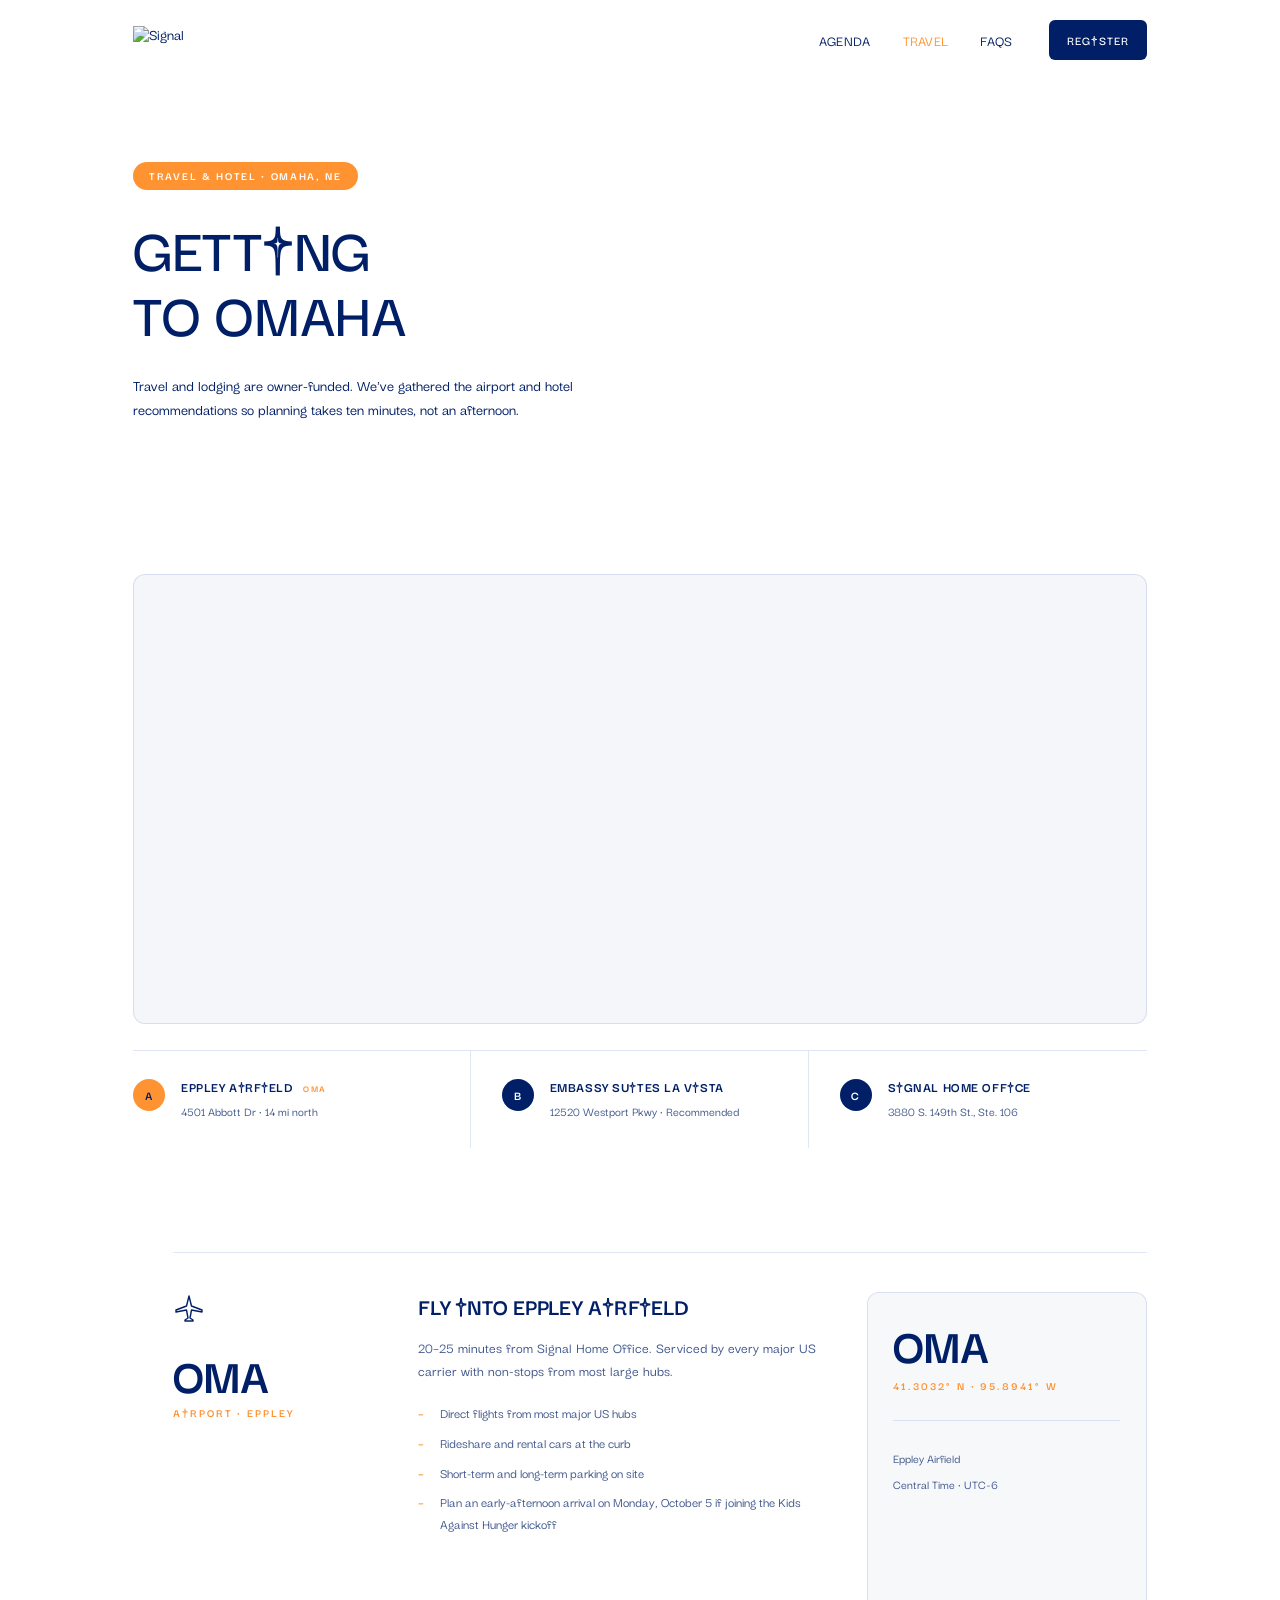
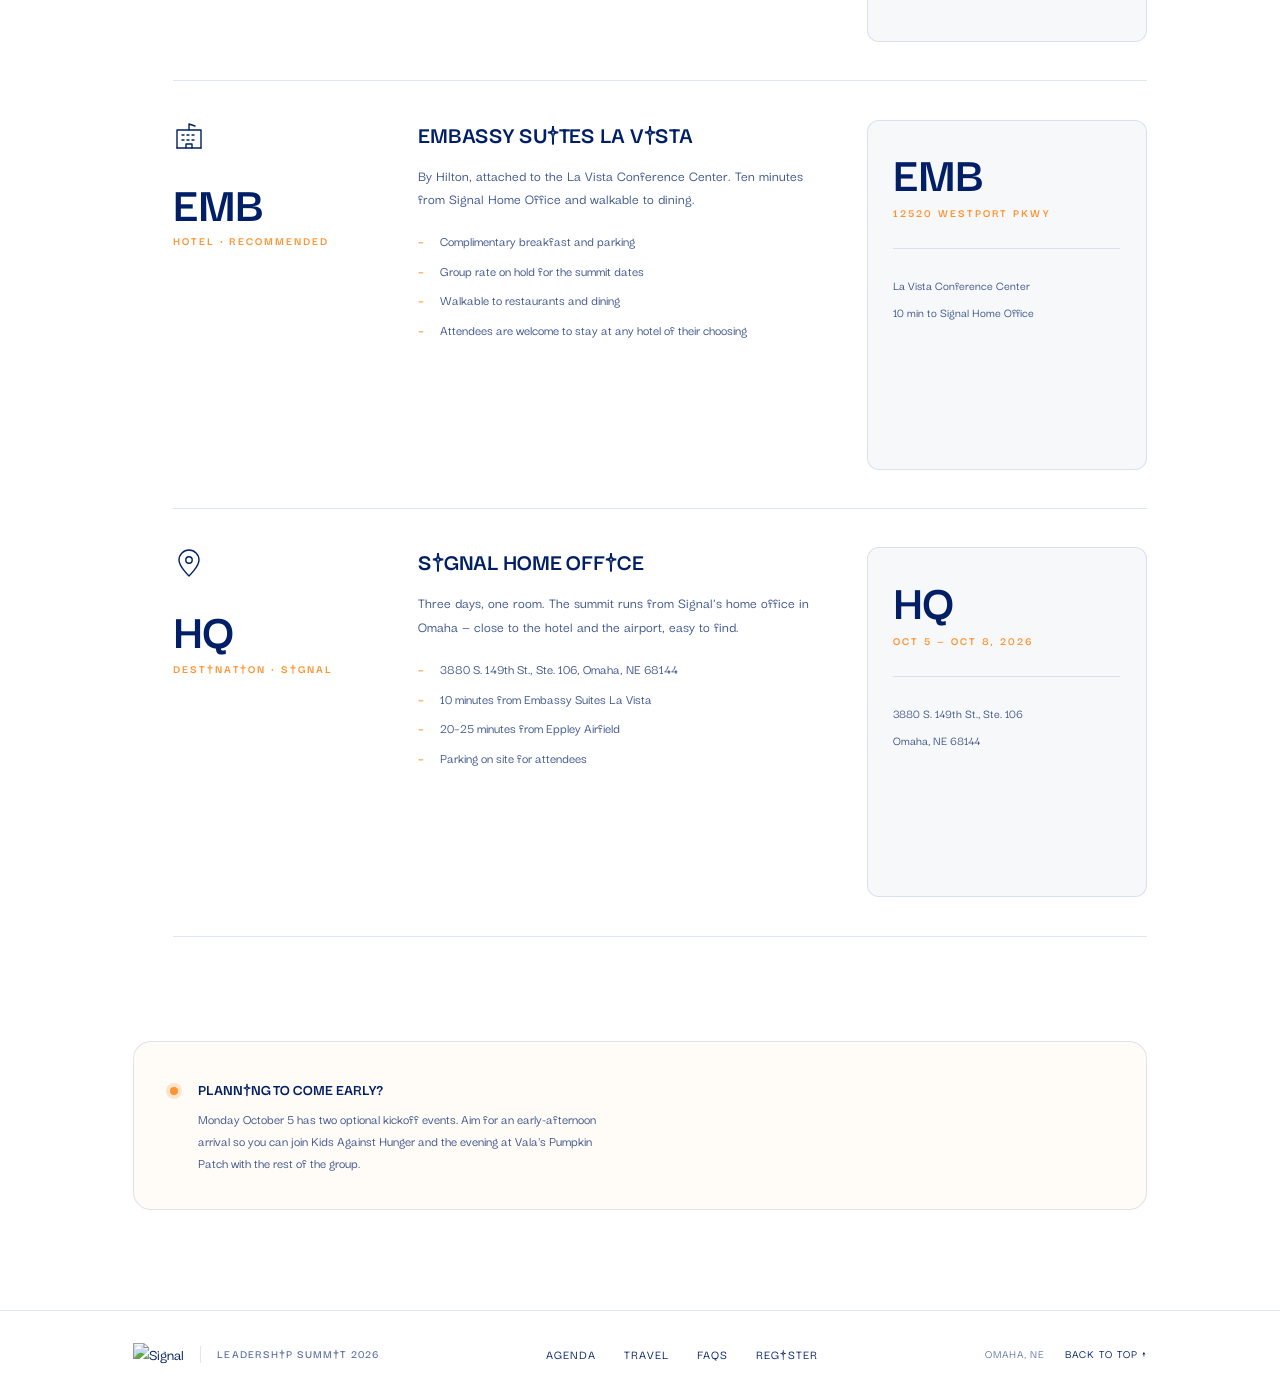
==== commit 44154276: "V5: single-logo morph hero + premium ribbon + clean root entry Hero - Big LEADERSHIP SUMMIT logo liv" ====
--- a/travel.html
+++ b/travel.html
@@ -7,6 +7,12 @@
     <link rel="stylesheet" href="css/shared.css" />
     <link rel="stylesheet" href="css/switcher.css" />
     <link rel="stylesheet" href="css/variation-1.css" />
+    <link
+      rel="stylesheet"
+      href="https://unpkg.com/leaflet@1.9.4/dist/leaflet.css"
+      integrity="sha256-p4NxAoJBhIIN+hmNHrzRCf9tD/miZyoHS5obTRR9BMY="
+      crossorigin=""
+    />
   </head>
   <body class="v1" data-theme="light">
     <!-- ────── Top nav ────── -->
@@ -27,7 +33,7 @@
     <!-- ────── Hero ────── -->
     <section class="v1-page-hero" aria-label="Travel and hotel overview">
       <div class="v1-page-hero__inner">
-        <span class="v1-page-hero__pill">Travel &amp; Hotel</span>
+        <span class="v1-page-hero__pill">Travel &amp; Hotel · Omaha, NE</span>
         <h1 class="v1-page-hero__title">Getting<br />to Omaha</h1>
         <p class="v1-page-hero__intro">
           Travel and lodging are owner-funded. We've gathered the airport and hotel recommendations so planning takes ten minutes, not an afternoon.
@@ -37,70 +43,144 @@
 
     <!-- ────── Content ────── -->
     <div class="v1-page-content">
-      <!-- Destination -->
-      <div class="v1-prep__destination">
-        <span class="v1-prep__destination-label">Destination</span>
-        <p class="v1-prep__destination-value">
-          <strong>Signal Home Office</strong>, 3880 S. 149th St., Ste. 106, Omaha, NE 68144
-        </p>
-      </div>
-
-      <!-- Travel cards -->
-      <div class="v1-prep__travel-grid">
-        <article class="v1-travel-card">
-          <div class="v1-travel-card__icon" aria-hidden="true">
-            <svg viewBox="0 0 48 48" width="48" height="48" fill="none" class="v1-travel-card__icon-svg">
-              <rect x="0" y="0" width="48" height="48" rx="2" class="v1-travel-card__icon-bg"/>
-              <path d="M14 32 L34 12 M24 12 L34 12 L34 22" stroke-width="2.5" stroke-linecap="square" stroke-linejoin="miter" class="v1-travel-card__icon-mark"/>
-            </svg>
-          </div>
-          <h2 class="v1-travel-card__title">
-            Eppley Airfield<sup class="v1-travel-card__code">OMA</sup>
-          </h2>
-          <p class="v1-travel-card__desc">
-            20–25 minutes from Signal Home Office. Serviced by all major airlines.
-          </p>
-          <ul class="v1-travel-card__list" role="list">
-            <li>Rideshare and rental cars at the curb</li>
-            <li>Short-term and long-term parking on site</li>
-            <li>Direct flights from most major US hubs</li>
-          </ul>
-          <p class="v1-travel-card__note v1-travel-card__note--separated">
-            Plan to arrive by early afternoon on Monday, October 5 if you'd like to join the Kids Against Hunger kickoff.
-          </p>
-        </article>
-
-        <article class="v1-travel-card">
-          <div class="v1-travel-card__icon" aria-hidden="true">
-            <svg viewBox="0 0 48 48" width="48" height="48" fill="none" class="v1-travel-card__icon-svg">
-              <rect x="0" y="0" width="48" height="48" rx="2" class="v1-travel-card__icon-bg"/>
-              <rect x="10" y="12" width="6" height="6" class="v1-travel-card__icon-mark-fill"/>
-              <rect x="21" y="12" width="6" height="6" class="v1-travel-card__icon-mark-fill"/>
-              <rect x="32" y="12" width="6" height="6" class="v1-travel-card__icon-mark-fill"/>
-              <rect x="10" y="22" width="6" height="6" class="v1-travel-card__icon-mark-fill"/>
-              <rect x="21" y="22" width="6" height="6" class="v1-travel-card__icon-mark-fill"/>
-              <rect x="32" y="22" width="6" height="6" class="v1-travel-card__icon-mark-fill"/>
-              <rect x="19" y="32" width="10" height="6" class="v1-travel-card__icon-mark-fill"/>
-            </svg>
-          </div>
-          <span class="v1-travel-card__type">Recommended hotel</span>
-          <h2 class="v1-travel-card__title">Embassy Suites La Vista</h2>
-          <p class="v1-travel-card__desc">
-            10 minutes from Signal Home Office. By Hilton, in the La Vista Conference Center.
-          </p>
-          <ul class="v1-travel-card__list" role="list">
-            <li>Complimentary breakfast</li>
-            <li>Complimentary parking</li>
-            <li>Walkable to restaurants and dining</li>
-          </ul>
-          <p class="v1-travel-card__note">
-            Attendees are welcome to stay at any hotel of their choosing.
-          </p>
-        </article>
-      </div>
-
-      <!-- Planning callout -->
-      <aside class="v1-callout">
+
+      <!-- Real Omaha map — the centerpiece visual -->
+      <figure class="v1-travel-map" aria-labelledby="travel-map-caption">
+        <div id="v1-omaha-map" class="v1-travel-map__frame" role="img" aria-label="Map of Omaha showing Eppley Airfield, Embassy Suites La Vista, and Signal Home Office."></div>
+        <figcaption class="v1-travel-map__caption" id="travel-map-caption">
+          <ol class="v1-travel-map__legend">
+            <li>
+              <span class="v1-travel-map__pin v1-travel-map__pin--a" aria-hidden="true">A</span>
+              <div>
+                <span class="v1-travel-map__label">Eppley Airfield <em>OMA</em></span>
+                <span class="v1-travel-map__sub">4501 Abbott Dr · 14 mi north</span>
+              </div>
+            </li>
+            <li>
+              <span class="v1-travel-map__pin v1-travel-map__pin--b" aria-hidden="true">B</span>
+              <div>
+                <span class="v1-travel-map__label">Embassy Suites La Vista</span>
+                <span class="v1-travel-map__sub">12520 Westport Pkwy · Recommended</span>
+              </div>
+            </li>
+            <li>
+              <span class="v1-travel-map__pin v1-travel-map__pin--c" aria-hidden="true">C</span>
+              <div>
+                <span class="v1-travel-map__label">Signal Home Office</span>
+                <span class="v1-travel-map__sub">3880 S. 149th St., Ste. 106</span>
+              </div>
+            </li>
+          </ol>
+        </figcaption>
+      </figure>
+
+      <!-- Logistics rows — same grammar as agenda.html (date · content · media) -->
+      <ol class="v1-schedule v1-schedule--travel">
+        <li class="v1-schedule__day">
+          <div class="v1-schedule__date">
+            <span class="v1-schedule__date-icon" aria-hidden="true">
+              <!-- plane silhouette, single stroke -->
+              <svg viewBox="0 0 32 32" width="32" height="32" fill="none" stroke="currentColor" stroke-width="1.4" stroke-linecap="round" stroke-linejoin="round">
+                <path d="M16 4 L18.5 14 L29 18 L29 20 L18.5 18 L17 26 L20 28 L20 29 L12 29 L12 28 L15 26 L13.5 18 L3 20 L3 18 L13.5 14 Z"/>
+              </svg>
+            </span>
+            <span class="v1-schedule__date-num">OMA</span>
+            <span class="v1-schedule__date-meta">Airport · Eppley</span>
+          </div>
+          <div class="v1-schedule__content">
+            <h2 class="v1-schedule__title">Fly into Eppley Airfield</h2>
+            <p class="v1-schedule__desc">
+              20–25 minutes from Signal Home Office. Serviced by every major US carrier with non-stops from most large hubs.
+            </p>
+            <ul class="v1-schedule__list" role="list">
+              <li>Direct flights from most major US hubs</li>
+              <li>Rideshare and rental cars at the curb</li>
+              <li>Short-term and long-term parking on site</li>
+              <li>Plan an early-afternoon arrival on Monday, October 5 if joining the Kids Against Hunger kickoff</li>
+            </ul>
+          </div>
+          <figure class="v1-schedule__media v1-schedule__media--tile">
+            <span class="v1-schedule__tile-code">OMA</span>
+            <span class="v1-schedule__tile-meta">41.3032° N · 95.8941° W</span>
+            <span class="v1-schedule__tile-rule" aria-hidden="true"></span>
+            <span class="v1-schedule__tile-detail">Eppley Airfield</span>
+            <span class="v1-schedule__tile-detail">Central Time · UTC−6</span>
+          </figure>
+        </li>
+
+        <li class="v1-schedule__day">
+          <div class="v1-schedule__date">
+            <span class="v1-schedule__date-icon" aria-hidden="true">
+              <!-- hotel silhouette, single stroke -->
+              <svg viewBox="0 0 32 32" width="32" height="32" fill="none" stroke="currentColor" stroke-width="1.4" stroke-linecap="round" stroke-linejoin="round">
+                <path d="M4 28 L4 10 L28 10 L28 28"/>
+                <path d="M4 28 L28 28"/>
+                <path d="M16 10 L16 4 L22 6"/>
+                <path d="M9 15 L11 15 M14 15 L16 15 M19 15 L21 15"/>
+                <path d="M9 20 L11 20 M14 20 L16 20 M19 20 L21 20"/>
+                <path d="M13 28 L13 24 L19 24 L19 28"/>
+              </svg>
+            </span>
+            <span class="v1-schedule__date-num">EMB</span>
+            <span class="v1-schedule__date-meta">Hotel · Recommended</span>
+          </div>
+          <div class="v1-schedule__content">
+            <h2 class="v1-schedule__title">Embassy Suites La Vista</h2>
+            <p class="v1-schedule__desc">
+              By Hilton, attached to the La Vista Conference Center. Ten minutes from Signal Home Office and walkable to dining.
+            </p>
+            <ul class="v1-schedule__list" role="list">
+              <li>Complimentary breakfast and parking</li>
+              <li>Group rate on hold for the summit dates</li>
+              <li>Walkable to restaurants and dining</li>
+              <li>Attendees are welcome to stay at any hotel of their choosing</li>
+            </ul>
+          </div>
+          <figure class="v1-schedule__media v1-schedule__media--tile">
+            <span class="v1-schedule__tile-code">EMB</span>
+            <span class="v1-schedule__tile-meta">12520 Westport Pkwy</span>
+            <span class="v1-schedule__tile-rule" aria-hidden="true"></span>
+            <span class="v1-schedule__tile-detail">La Vista Conference Center</span>
+            <span class="v1-schedule__tile-detail">10 min to Signal Home Office</span>
+          </figure>
+        </li>
+
+        <li class="v1-schedule__day">
+          <div class="v1-schedule__date">
+            <span class="v1-schedule__date-icon" aria-hidden="true">
+              <!-- location pin, single stroke -->
+              <svg viewBox="0 0 32 32" width="32" height="32" fill="none" stroke="currentColor" stroke-width="1.4" stroke-linecap="round" stroke-linejoin="round">
+                <path d="M16 29 C16 29 6 19.5 6 13 C6 7.5 10.5 3 16 3 C21.5 3 26 7.5 26 13 C26 19.5 16 29 16 29 Z"/>
+                <circle cx="16" cy="13" r="3.2"/>
+              </svg>
+            </span>
+            <span class="v1-schedule__date-num">HQ</span>
+            <span class="v1-schedule__date-meta">Destination · Signal</span>
+          </div>
+          <div class="v1-schedule__content">
+            <h2 class="v1-schedule__title">Signal Home Office</h2>
+            <p class="v1-schedule__desc">
+              Three days, one room. The summit runs from Signal's home office in Omaha — close to the hotel and the airport, easy to find.
+            </p>
+            <ul class="v1-schedule__list" role="list">
+              <li>3880 S. 149th St., Ste. 106, Omaha, NE 68144</li>
+              <li>10 minutes from Embassy Suites La Vista</li>
+              <li>20–25 minutes from Eppley Airfield</li>
+              <li>Parking on site for attendees</li>
+            </ul>
+          </div>
+          <figure class="v1-schedule__media v1-schedule__media--tile">
+            <span class="v1-schedule__tile-code">HQ</span>
+            <span class="v1-schedule__tile-meta">Oct 5 — Oct 8, 2026</span>
+            <span class="v1-schedule__tile-rule" aria-hidden="true"></span>
+            <span class="v1-schedule__tile-detail">3880 S. 149th St., Ste. 106</span>
+            <span class="v1-schedule__tile-detail">Omaha, NE 68144</span>
+          </figure>
+        </li>
+      </ol>
+
+      <!-- Planning callout (same component used on agenda page) -->
+      <aside class="v1-callout" aria-label="Planning note">
         <span class="v1-callout__mark" aria-hidden="true"></span>
         <div>
           <h2 class="v1-callout__title">Planning to come early?</h2>
@@ -133,7 +213,13 @@
       </div>
     </footer>
 
+    <script
+      src="https://unpkg.com/leaflet@1.9.4/dist/leaflet.js"
+      integrity="sha256-20nQCchB9co0qIjJZRGuk2/Z9VM+kNiyxNV1lvTlZBo="
+      crossorigin=""
+    ></script>
     <script src="js/variation-1.js"></script>
     <script src="js/switcher.js"></script>
+    <script src="js/travel-map.js"></script>
   </body>
 </html>
--- a/css/variation-1.css
+++ b/css/variation-1.css
@@ -1690,3 +1690,227 @@
 @media (max-width: 720px) {
   .v1-banner { aspect-ratio: 4 / 3; }
 }
+
+/* ─────────────────────────────────────────────────────────
+   Travel page — minimal additions on top of the agenda
+   grammar. The schedule rows do most of the work; this
+   block adds the real-Omaha map figure, the airport-code
+   data tile, and the small inline icon in the date column.
+   ───────────────────────────────────────────────────────── */
+
+/* ─── Real Omaha map (Leaflet) presented as an editorial figure ─── */
+.v1-travel-map {
+  margin: 0;
+  display: flex;
+  flex-direction: column;
+  gap: clamp(20px, 2vw, 28px);
+}
+
+.v1-travel-map__frame {
+  width: 100%;
+  height: clamp(360px, 50vh, 540px);
+  border-radius: var(--radius-tile);
+  overflow: hidden;
+  border: 1px solid var(--divider-light);
+  background: color-mix(in srgb, var(--blue-deep) 4%, white);
+}
+
+/* Caption legend reads as a hairline-divided index, like the agenda
+   schedule's row rhythm. Three cells; mirrors the schedule's date /
+   content cadence at a smaller scale. */
+.v1-travel-map__caption {
+  display: block;
+  width: 100%;
+}
+
+.v1-travel-map__legend {
+  list-style: none;
+  margin: 0;
+  padding: 0;
+  display: grid;
+  grid-template-columns: repeat(3, minmax(0, 1fr));
+  border-top: 1px solid var(--divider-light);
+}
+
+.v1-travel-map__legend li {
+  display: flex;
+  align-items: flex-start;
+  gap: 16px;
+  padding: clamp(20px, 2.4vw, 28px) clamp(20px, 2.4vw, 32px) clamp(20px, 2.4vw, 28px) 0;
+  border-right: 1px solid var(--divider-light);
+}
+.v1-travel-map__legend li:last-child { border-right: 0; padding-right: 0; }
+.v1-travel-map__legend li:not(:first-child) { padding-left: clamp(20px, 2.4vw, 32px); }
+
+.v1-travel-map__pin {
+  flex: 0 0 auto;
+  width: 32px;
+  height: 32px;
+  border-radius: 50%;
+  background: var(--blue-deep);
+  color: var(--white);
+  display: grid;
+  place-items: center;
+  font-size: 13px;
+  font-weight: 700;
+  letter-spacing: 0.04em;
+}
+.v1-travel-map__pin--a { background: var(--orange); color: var(--blue-deep); }
+
+.v1-travel-map__label {
+  display: block;
+  font-size: clamp(14px, 1.1vw, 16px);
+  font-weight: 700;
+  letter-spacing: 0.04em;
+  text-transform: uppercase;
+  color: var(--blue-deep);
+  line-height: 1.2;
+}
+.v1-travel-map__label em {
+  font-style: normal;
+  margin-left: 6px;
+  font-size: 0.7em;
+  font-weight: 700;
+  letter-spacing: 0.14em;
+  color: var(--orange);
+}
+
+.v1-travel-map__sub {
+  display: block;
+  margin-top: 6px;
+  font-size: 13px;
+  font-weight: 500;
+  color: var(--muted-body);
+  line-height: 1.45;
+}
+
+@media (max-width: 900px) {
+  .v1-travel-map__legend { grid-template-columns: 1fr; }
+  .v1-travel-map__legend li {
+    border-right: 0;
+    border-bottom: 1px solid var(--divider-light);
+    padding-left: 0 !important;
+    padding-right: 0 !important;
+  }
+  .v1-travel-map__legend li:last-child { border-bottom: 0; }
+}
+
+/* ─── Leaflet pin styling (same blue/orange disc as the legend) ─── */
+.v1-leaflet-pin {
+  background: transparent;
+  border: 0;
+}
+.v1-leaflet-pin__inner {
+  width: 34px;
+  height: 34px;
+  border-radius: 50%;
+  background: var(--blue-deep);
+  color: var(--white);
+  display: grid;
+  place-items: center;
+  font-family: inherit;
+  font-size: 13px;
+  font-weight: 700;
+  letter-spacing: 0.04em;
+  box-shadow: 0 0 0 4px rgba(255, 255, 255, 0.92);
+}
+.v1-leaflet-pin__inner--accent {
+  background: var(--orange);
+  color: var(--blue-deep);
+}
+.v1-leaflet-tooltip {
+  background: var(--blue-deep);
+  color: var(--white);
+  border: 0;
+  padding: 6px 10px;
+  font-size: 11px;
+  font-weight: 700;
+  letter-spacing: 0.14em;
+  text-transform: uppercase;
+  border-radius: 4px;
+  box-shadow: none;
+}
+.v1-leaflet-tooltip::before { display: none; }
+.leaflet-container .leaflet-control-attribution {
+  background: rgba(255, 255, 255, 0.85);
+  font-size: 10px;
+  color: var(--muted-tertiary);
+  padding: 2px 8px;
+}
+.leaflet-container { font-family: inherit; }
+
+/* ─── Schedule-row additions for travel
+   (the row layout itself is inherited from .v1-schedule__day in
+   the agenda section above; we only add a tiny icon slot in the
+   date column and a typographic data tile for the media column). */
+
+.v1-schedule__date {
+  position: relative;
+}
+
+.v1-schedule__date-icon {
+  display: block;
+  width: 32px;
+  height: 32px;
+  margin-bottom: 16px;
+  color: var(--blue-deep);
+}
+.v1-schedule__date-icon svg { display: block; }
+
+/* The data-tile replaces a photo in the right column for travel rows.
+   Same 4:5 aspect as agenda's media, same radius, hairline border.
+   Reads as a luggage-tag / boarding-pass detail panel. */
+.v1-schedule__media--tile {
+  display: flex;
+  flex-direction: column;
+  gap: 8px;
+  justify-content: flex-start;
+  padding: clamp(20px, 2vw, 28px);
+  background: color-mix(in srgb, var(--blue-deep) 3%, white);
+  border: 1px solid var(--divider-light);
+  border-radius: var(--radius-tile);
+  aspect-ratio: 4 / 5;
+}
+
+.v1-schedule__tile-code {
+  font-size: clamp(36px, 4vw, 52px);
+  font-weight: 700;
+  line-height: 1;
+  letter-spacing: -0.02em;
+  color: var(--blue-deep);
+  font-variant-numeric: tabular-nums;
+}
+
+.v1-schedule__tile-meta {
+  font-size: 12px;
+  font-weight: 700;
+  letter-spacing: 0.16em;
+  text-transform: uppercase;
+  color: var(--orange);
+  line-height: 1.3;
+  font-variant-numeric: tabular-nums;
+}
+
+.v1-schedule__tile-rule {
+  display: block;
+  height: 1px;
+  margin: clamp(12px, 1.5vw, 20px) 0;
+  background: var(--divider-light);
+}
+
+.v1-schedule__tile-detail {
+  font-size: clamp(13px, 1vw, 14px);
+  font-weight: 500;
+  line-height: 1.45;
+  color: var(--muted-body);
+  font-variant-numeric: tabular-nums;
+}
+
+/* When the schedule grid collapses on narrow screens, the data tile
+   becomes a landscape strip (matches agenda's 16/9 collapse). */
+@media (max-width: 960px) {
+  .v1-schedule__media--tile { aspect-ratio: 16 / 9; max-width: 480px; padding: 24px; }
+}
+@media (max-width: 720px) {
+  .v1-schedule__media--tile { aspect-ratio: auto; max-width: 100%; }
+}
